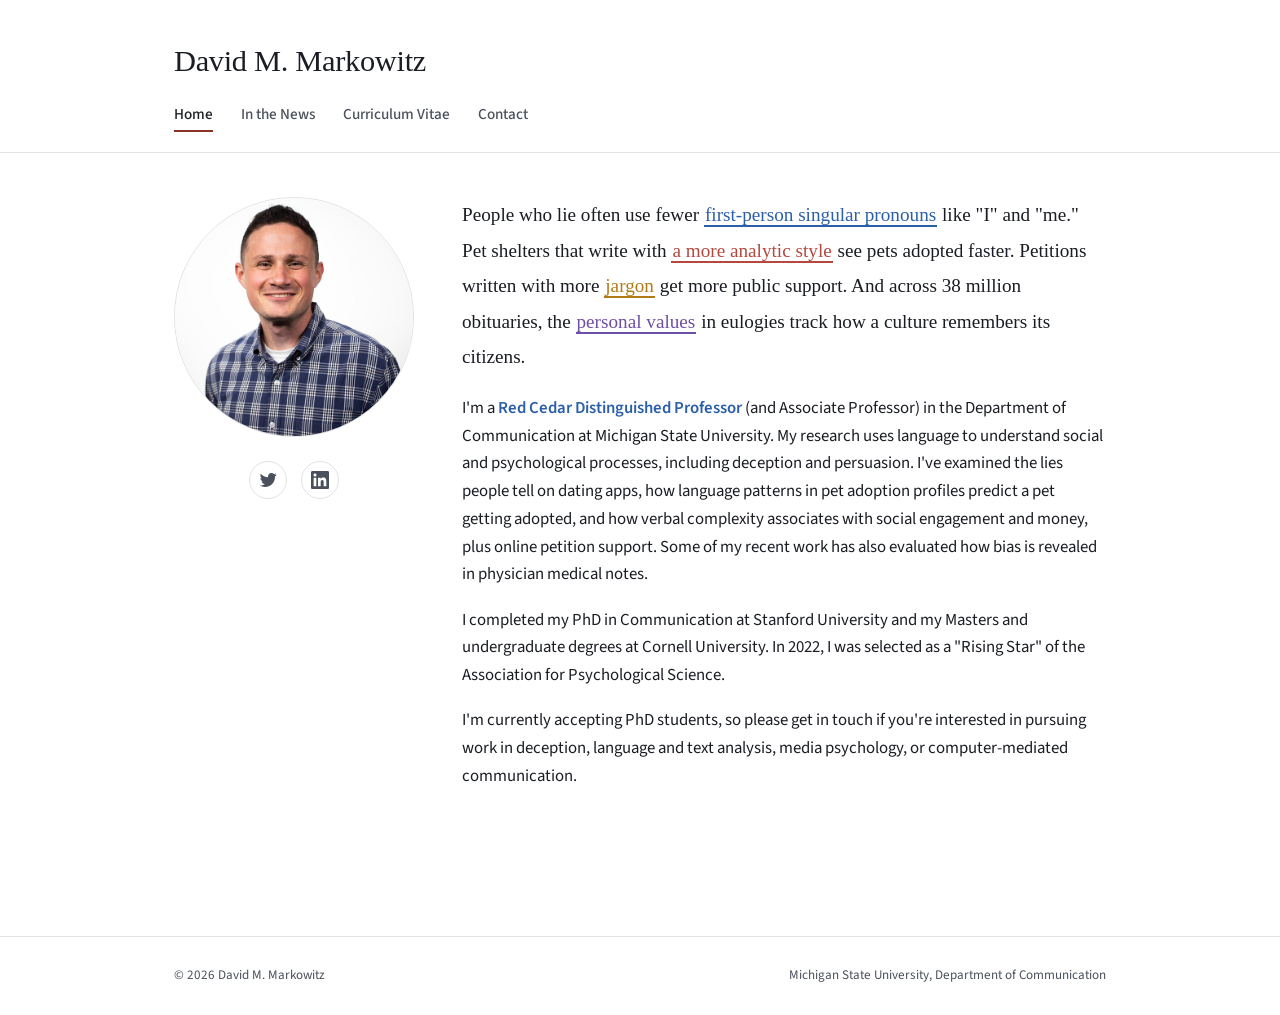
==== index.html @ 42499021 "Remove category legend entirely" ====
<!doctype html>
<html lang="en">
<head>
<meta charset="utf-8">
<meta name="viewport" content="width=device-width, initial-scale=1">
<title>David M. Markowitz</title>
<meta name="description" content="David M. Markowitz is a Red Cedar Distinguished Professor of Communication at Michigan State University studying language, deception, and persuasion.">
<link rel="preconnect" href="https://fonts.googleapis.com">
<link rel="preconnect" href="https://fonts.gstatic.com" crossorigin>
<link href="https://fonts.googleapis.com/css2?family=Source+Sans+3:ital,wght@0,400;0,600;0,700;1,400&display=swap" rel="stylesheet">
<link rel="stylesheet" href="styles.css">
<link rel="icon" href="data:,">
</head>
<body>

<header class="site-header">
  <div class="header-inner">
    <h1 class="site-title">David M. Markowitz</h1>
    <nav class="site-nav">
      <a href="index.html" class="active">Home</a>
      <a href="about.html">In the News</a>
      <a href="cv.html">Curriculum Vitae</a>
      <a href="contact.html">Contact</a>
    </nav>
  </div>
</header>

<main>
  <div class="content-grid">
    <div>
      <img class="headshot" src="assets/headshot.png" alt="Portrait of David M. Markowitz">
      <div class="social-row">
        <a href="https://twitter.com/davidmmarkowitz" aria-label="Twitter / X" target="_blank" rel="noopener">
          <svg viewBox="0 0 24 24"><path d="M23.643 4.937c-.835.37-1.732.62-2.675.733.962-.576 1.7-1.49 2.048-2.578-.9.534-1.897.922-2.958 1.13-.85-.904-2.06-1.47-3.4-1.47-2.572 0-4.658 2.086-4.658 4.66 0 .364.042.718.12 1.06-3.873-.195-7.304-2.05-9.602-4.868-.4.69-.63 1.49-.63 2.342 0 1.616.823 3.043 2.072 3.878-.764-.025-1.482-.234-2.11-.583v.06c0 2.257 1.605 4.14 3.737 4.568-.392.106-.803.162-1.227.162-.3 0-.593-.028-.877-.082.593 1.85 2.313 3.198 4.352 3.234-1.595 1.25-3.604 1.995-5.786 1.995-.376 0-.747-.022-1.112-.065 2.062 1.323 4.51 2.093 7.14 2.093 8.57 0 13.255-7.098 13.255-13.254 0-.2-.005-.402-.014-.602.91-.658 1.7-1.477 2.323-2.41z"/></svg>
        </a>
        <a href="https://www.linkedin.com/in/davidmmarkowitz" aria-label="LinkedIn" target="_blank" rel="noopener">
          <svg viewBox="0 0 24 24"><path d="M20.447 20.452h-3.554v-5.569c0-1.328-.027-3.037-1.852-3.037-1.853 0-2.136 1.445-2.136 2.939v5.667H9.351V9h3.414v1.561h.046c.477-.9 1.637-1.85 3.37-1.85 3.601 0 4.267 2.37 4.267 5.455v6.286zM5.337 7.433c-1.144 0-2.063-.926-2.063-2.065 0-1.138.92-2.063 2.063-2.063 1.14 0 2.064.925 2.064 2.063 0 1.139-.925 2.065-2.064 2.065zm1.782 13.019H3.555V9h3.564v11.452zM22.225 0H1.771C.792 0 0 .774 0 1.729v20.542C0 23.227.792 24 1.771 24h20.451C23.2 24 24 23.227 24 22.271V1.729C24 .774 23.2 0 22.222 0h.003z"/></svg>
        </a>
      </div>
    </div>

    <div>
      <p class="annotated">
        People who lie often use fewer
        <mark class="self-ref" tabindex="0">first-person singular pronouns<span class="popover">When lying about opinions of friends, people use fewer first-person singular words ("I," "me," "my") than when they talk honestly about friends.<span class="cite">Markowitz &amp; Griffin, 2020 &middot; Psychology, Crime &amp; Law</span></span></mark>
        like "I" and "me." Pet shelters that write with
        <mark class="emotion" tabindex="0">a more analytic style<span class="popover">Pet adoption ads written with a more analytic style are associated with faster adoption.<span class="cite">Markowitz, 2020 &middot; Journal of Applied Social Psychology</span></span></mark>
        see pets adopted faster. Petitions written with more
        <mark class="jargon" tabindex="0">jargon<span class="popover">Petitions written with more jargon attract more public support.<span class="cite">Markowitz, 2023 &middot; Journal of Personality and Social Psychology</span></span></mark>
        get more public support. And across 38 million obituaries, the
        <mark class="values" tabindex="0">personal values<span class="popover">The values foregrounded in eulogies (family, achievement, faith) track how a culture remembers its citizens.<span class="cite">Markowitz et al., 2025 &middot; PNAS</span></span></mark>
        in eulogies track how a culture remembers its citizens.
      </p>

      <div class="lede prose">
        <p>I'm a <a class="highlight-link" href="https://research.msu.edu/red-cedar-distinguished-professor" target="_blank" rel="noopener">Red Cedar Distinguished Professor</a> (and Associate Professor) in the Department of Communication at Michigan State University. My research uses language to understand social and psychological processes, including deception and persuasion. I've examined the lies people tell on dating apps, how language patterns in pet adoption profiles predict a pet getting adopted, and how verbal complexity associates with social engagement and money, plus online petition support. Some of my recent work has also evaluated how bias is revealed in physician medical notes.</p>

        <p>I completed my PhD in Communication at Stanford University and my Masters and undergraduate degrees at Cornell University. In 2022, I was selected as a "Rising Star" of the Association for Psychological Science.</p>

        <p>I'm currently accepting PhD students, so please get in touch if you're interested in pursuing work in deception, language and text analysis, media psychology, or computer-mediated communication.</p>
      </div>
    </div>
  </div>
</main>

<footer class="site-footer">
  <div class="footer-inner">
    <span>&copy; <span id="year"></span> David M. Markowitz</span>
    <span>Michigan State University, Department of Communication</span>
  </div>
</footer>

<script>document.getElementById('year').textContent = new Date().getFullYear();</script>
</body>
</html>
---- styles.css ----
/* ---------- Design tokens ---------- */
:root {
  --ink: #1a1d23;
  --ink-soft: #4a505c;
  --paper: #ffffff;
  --paper-raised: #ffffff;
  --rule: #e2e2e2;
  --accent: #8a3324;        /* muted brick red, echoes the old site's rule color */
  --accent-soft: #f4ece8;

  --self-ref: #2b5fa8;      /* blue */
  --emotion: #b4483e;       /* rust */
  --jargon: #b07a17;        /* amber */
  --values: #6e4fa6;        /* violet */

  --serif: Georgia, Cambria, "Times New Roman", Times, serif;
  --sans: "Source Sans 3", "Source Sans Pro", -apple-system, BlinkMacSystemFont, "Segoe UI", "Helvetica Neue", Helvetica, Arial, sans-serif;
  --mono: "SF Mono", "JetBrains Mono", Menlo, Consolas, monospace;

  --max-w: 760px;
}

* { box-sizing: border-box; }

html { scroll-behavior: smooth; }

body {
  margin: 0;
  background: var(--paper);
  color: var(--ink);
  font-family: var(--sans);
  font-size: 17px;
  line-height: 1.65;
  -webkit-font-smoothing: antialiased;
}

a { color: var(--accent); text-decoration: none; }
a:hover { text-decoration: underline; }

a.highlight-link { color: var(--self-ref); font-weight: 600; }

/* ---------- Header / nav ---------- */
header.site-header {
  border-bottom: 1px solid var(--rule);
  background: var(--paper-raised);
}

.header-inner {
  max-width: 980px;
  margin: 0 auto;
  padding: 2.25rem 1.5rem 1.25rem;
}

.site-title {
  font-family: var(--serif);
  font-size: 1.9rem;
  font-weight: 500;
  letter-spacing: -0.01em;
  margin: 0 0 1rem;
  color: var(--ink);
}

nav.site-nav {
  display: flex;
  gap: 1.75rem;
  flex-wrap: wrap;
}

nav.site-nav a {
  color: var(--ink-soft);
  font-size: 0.95rem;
  font-weight: 500;
  padding-bottom: 0.2rem;
  border-bottom: 2px solid transparent;
}

nav.site-nav a:hover,
nav.site-nav a.active {
  color: var(--ink);
  text-decoration: none;
  border-bottom-color: var(--accent);
}

/* ---------- Layout ---------- */
main {
  max-width: 980px;
  margin: 0 auto;
  padding: 2.75rem 1.5rem 5rem;
}

.content-grid {
  display: grid;
  grid-template-columns: 240px 1fr;
  gap: 3rem;
  align-items: start;
}

@media (max-width: 720px) {
  .content-grid { grid-template-columns: 1fr; }
}

.headshot {
  width: 100%;
  max-width: 240px;
  aspect-ratio: 1 / 1;
  object-fit: cover;
  border-radius: 50%;
  border: 1px solid var(--rule);
  display: block;
}

.lede p { margin: 0 0 1.1rem; }

.lede { font-size: 1.05rem; }

.tagline {
  font-family: var(--serif);
  font-size: 1.3rem;
  font-style: italic;
  color: var(--ink-soft);
  margin: 0 0 1.75rem;
  max-width: var(--max-w);
}

h1 {
  font-family: var(--serif);
  font-size: 2.1rem;
  font-weight: 500;
  margin: 0 0 1.5rem;
  color: var(--ink);
}

h2 {
  font-family: var(--serif);
  font-size: 1.4rem;
  font-weight: 500;
  margin: 2.25rem 0 1rem;
  color: var(--ink);
}

.prose { max-width: var(--max-w); }
.prose p { margin: 0 0 1.1rem; }

/* ---------- Social row ---------- */
.social-row {
  display: flex;
  justify-content: center;
  gap: 0.9rem;
  margin-top: 1.5rem;
}

.social-row a {
  width: 38px; height: 38px;
  border-radius: 50%;
  border: 1px solid var(--rule);
  display: flex; align-items: center; justify-content: center;
  color: var(--ink-soft);
  transition: border-color .15s, color .15s;
}
.social-row a:hover {
  color: var(--accent);
  border-color: var(--accent);
  text-decoration: none;
}
.social-row svg { width: 18px; height: 18px; fill: currentColor; }

/* ---------- Annotation widget ---------- */
.annotated {
  font-family: var(--serif);
  font-size: 1.2rem;
  line-height: 1.85;
  max-width: var(--max-w);
  margin: 0 0 1.25rem;
  color: var(--ink);
}

.annotated mark {
  background: none;
  color: inherit;
  border-bottom: 2px solid currentColor;
  cursor: help;
  position: relative;
  padding: 0 1px;
}

.annotated mark.self-ref { color: var(--self-ref); }
.annotated mark.emotion  { color: var(--emotion); }
.annotated mark.jargon   { color: var(--jargon); }
.annotated mark.values   { color: var(--values); }

.annotated mark .popover {
  display: none;
  position: absolute;
  bottom: calc(100% + 10px);
  left: 50%;
  transform: translateX(-50%);
  width: 280px;
  background: var(--ink);
  color: #fff;
  font-family: var(--sans);
  font-size: 0.82rem;
  line-height: 1.5;
  padding: 0.85rem 1rem;
  border-radius: 8px;
  box-shadow: 0 8px 24px rgba(0,0,0,.18);
  z-index: 10;
}

.annotated mark .popover .cite {
  display: block;
  margin-top: 0.5rem;
  font-family: var(--mono);
  font-size: 0.72rem;
  color: rgba(255,255,255,.65);
}

.annotated mark .popover a { color: #cfe0ff; }

.annotated mark:hover .popover,
.annotated mark:focus .popover {
  display: block;
}


/* ---------- News list ---------- */
.news-list {
  list-style: none;
  margin: 0 0 2.5rem;
  padding: 0;
  max-width: var(--max-w);
  display: flex;
  flex-direction: column;
  gap: 1.25rem;
}
.news-list li {
  border-left: 3px solid var(--rule);
  padding: 0.2rem 0 0.2rem 1.1rem;
}
.news-list .news-outlet {
  display: block;
  font-family: var(--serif);
  font-size: 1.05rem;
  color: var(--ink);
}
.news-list p { margin: 0.25rem 0; color: var(--ink-soft); }
.news-list a { font-size: 0.9rem; font-weight: 600; }

.video-embed {
  max-width: var(--max-w);
  margin: 0.25rem 0 2.5rem;
}
.video-embed video {
  width: 100%;
  border-radius: 8px;
  border: 1px solid var(--rule);
  display: block;
}
.video-embed figcaption {
  margin-top: 0.5rem;
  font-size: 0.85rem;
  color: var(--ink-soft);
}

/* ---------- CV ---------- */
.cv-actions {
  display: flex;
  gap: 1rem;
  margin: 1.5rem 0 2rem;
}
.btn {
  display: inline-block;
  background: var(--accent);
  color: #fff;
  padding: 0.65rem 1.3rem;
  border-radius: 6px;
  font-size: 0.92rem;
  font-weight: 600;
}
.btn:hover { background: #6f2a1d; text-decoration: none; }
.btn.secondary {
  background: transparent;
  color: var(--ink);
  border: 1px solid var(--rule);
}
.btn.secondary:hover { border-color: var(--ink); }

.cv-embed {
  border: 1px solid var(--rule);
  border-radius: 8px;
  overflow: hidden;
  height: 85vh;
  background: #fff;
}
.cv-embed iframe { width: 100%; height: 100%; border: 0; }

/* ---------- Contact form ---------- */
form.contact-form {
  max-width: var(--max-w);
  display: flex;
  flex-direction: column;
  gap: 1rem;
  margin-top: 1.5rem;
}
form.contact-form input,
form.contact-form textarea {
  font-family: var(--sans);
  font-size: 0.95rem;
  padding: 0.75rem 0.9rem;
  border: 1px solid var(--rule);
  border-radius: 6px;
  background: var(--paper-raised);
  color: var(--ink);
}
form.contact-form textarea { min-height: 160px; resize: vertical; }
form.contact-form button {
  align-self: flex-start;
  font-family: var(--sans);
  font-size: 0.95rem;
  cursor: pointer;
  border: none;
}
.form-note {
  background: var(--accent-soft);
  border-left: 3px solid var(--accent);
  padding: 0.9rem 1.1rem;
  font-size: 0.92rem;
  max-width: var(--max-w);
  margin-bottom: 1.5rem;
}

/* ---------- Footer ---------- */
footer.site-footer {
  border-top: 1px solid var(--rule);
  margin-top: 3rem;
}
.footer-inner {
  max-width: 980px;
  margin: 0 auto;
  padding: 1.75rem 1.5rem;
  font-size: 0.82rem;
  color: var(--ink-soft);
  display: flex;
  justify-content: space-between;
  flex-wrap: wrap;
  gap: 0.5rem;
}

@media (prefers-color-scheme: dark) {
  :root {
    --ink: #e8e6e1;
    --ink-soft: #a9a9a3;
    --paper: #16151a;
    --paper-raised: #1e1d23;
    --rule: #33323a;
    --accent: #e08a73;
    --accent-soft: #2a211d;
  }
  .annotated mark .popover { background: #e8e6e1; color: #16151a; }
  .annotated mark .popover a { color: #8a3324; }
  .annotated mark .popover .cite { color: rgba(22,21,26,.6); }
}
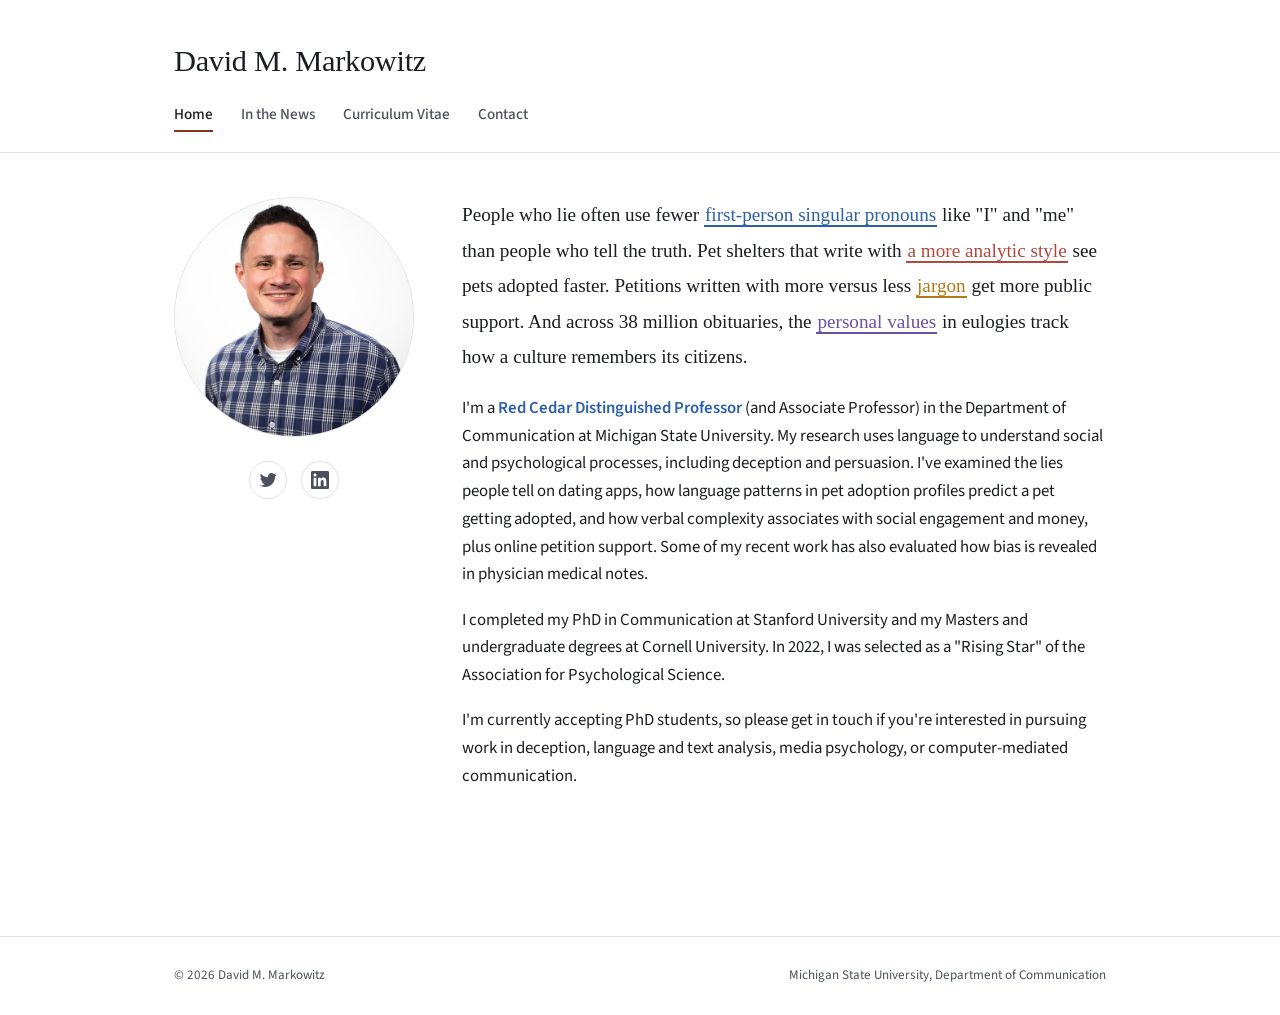
==== commit 8e5ea3c0: "Refine homepage bio paragraph wording" ====
--- a/index.html
+++ b/index.html
@@ -43,9 +43,9 @@
       <p class="annotated">
         People who lie often use fewer
         <mark class="self-ref" tabindex="0">first-person singular pronouns<span class="popover">When lying about opinions of friends, people use fewer first-person singular words ("I," "me," "my") than when they talk honestly about friends.<span class="cite">Markowitz &amp; Griffin, 2020 &middot; Psychology, Crime &amp; Law</span></span></mark>
-        like "I" and "me." Pet shelters that write with
+        like "I" and "me" than people who tell the truth. Pet shelters that write with
         <mark class="emotion" tabindex="0">a more analytic style<span class="popover">Pet adoption ads written with a more analytic style are associated with faster adoption.<span class="cite">Markowitz, 2020 &middot; Journal of Applied Social Psychology</span></span></mark>
-        see pets adopted faster. Petitions written with more
+        see pets adopted faster. Petitions written with more versus less
         <mark class="jargon" tabindex="0">jargon<span class="popover">Petitions written with more jargon attract more public support.<span class="cite">Markowitz, 2023 &middot; Journal of Personality and Social Psychology</span></span></mark>
         get more public support. And across 38 million obituaries, the
         <mark class="values" tabindex="0">personal values<span class="popover">The values foregrounded in eulogies (family, achievement, faith) track how a culture remembers its citizens.<span class="cite">Markowitz et al., 2025 &middot; PNAS</span></span></mark>
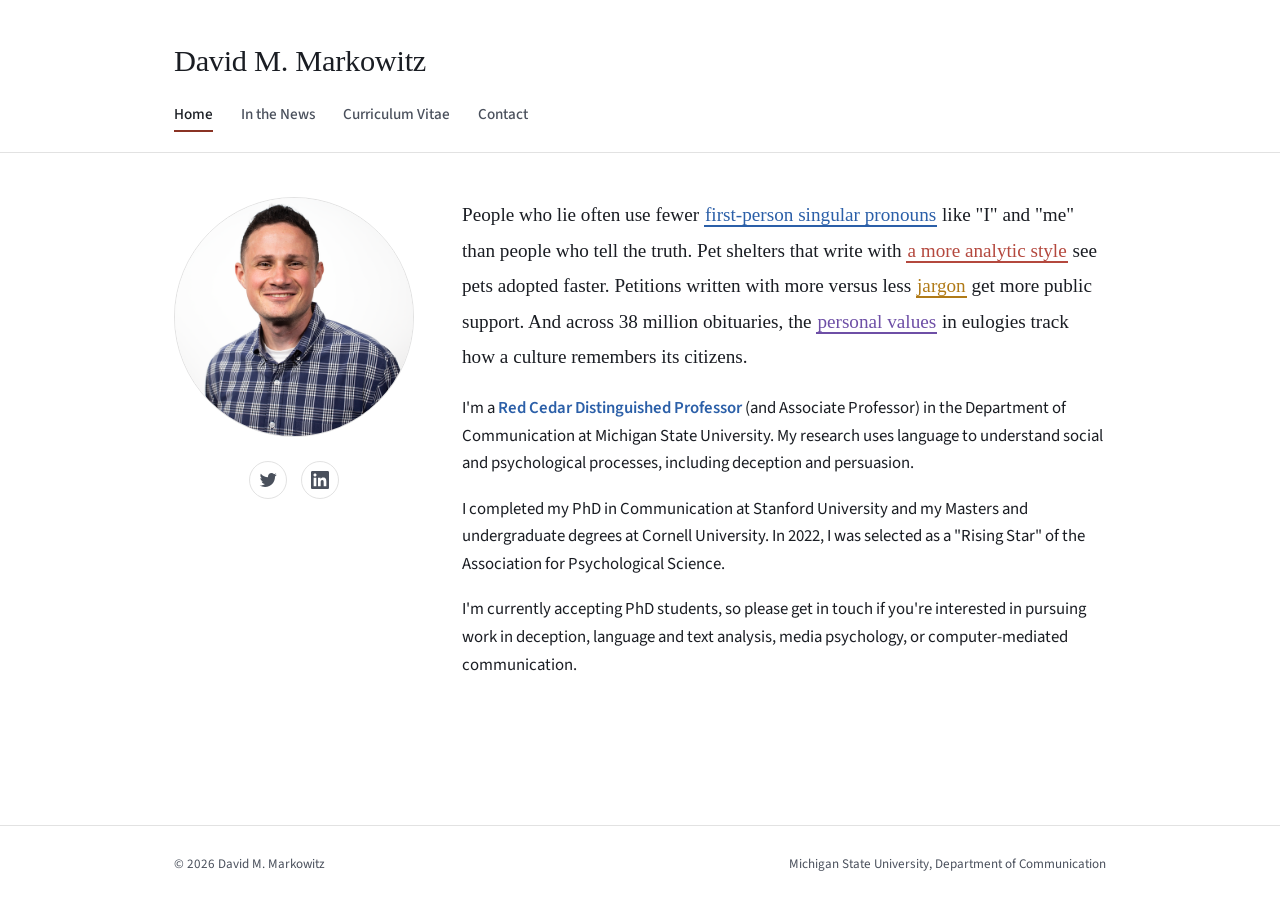
==== commit eff5cdbf: "Trim homepage bio paragraph to professor title and research focus Co-Authored-By: Claude Sonnet 5 <n" ====
--- a/index.html
+++ b/index.html
@@ -53,7 +53,7 @@
       </p>
 
       <div class="lede prose">
-        <p>I'm a <a class="highlight-link" href="https://research.msu.edu/red-cedar-distinguished-professor" target="_blank" rel="noopener">Red Cedar Distinguished Professor</a> (and Associate Professor) in the Department of Communication at Michigan State University. My research uses language to understand social and psychological processes, including deception and persuasion. I've examined the lies people tell on dating apps, how language patterns in pet adoption profiles predict a pet getting adopted, and how verbal complexity associates with social engagement and money, plus online petition support. Some of my recent work has also evaluated how bias is revealed in physician medical notes.</p>
+        <p>I'm a <a class="highlight-link" href="https://research.msu.edu/red-cedar-distinguished-professor" target="_blank" rel="noopener">Red Cedar Distinguished Professor</a> (and Associate Professor) in the Department of Communication at Michigan State University. My research uses language to understand social and psychological processes, including deception and persuasion.</p>
 
         <p>I completed my PhD in Communication at Stanford University and my Masters and undergraduate degrees at Cornell University. In 2022, I was selected as a "Rising Star" of the Association for Psychological Science.</p>
 
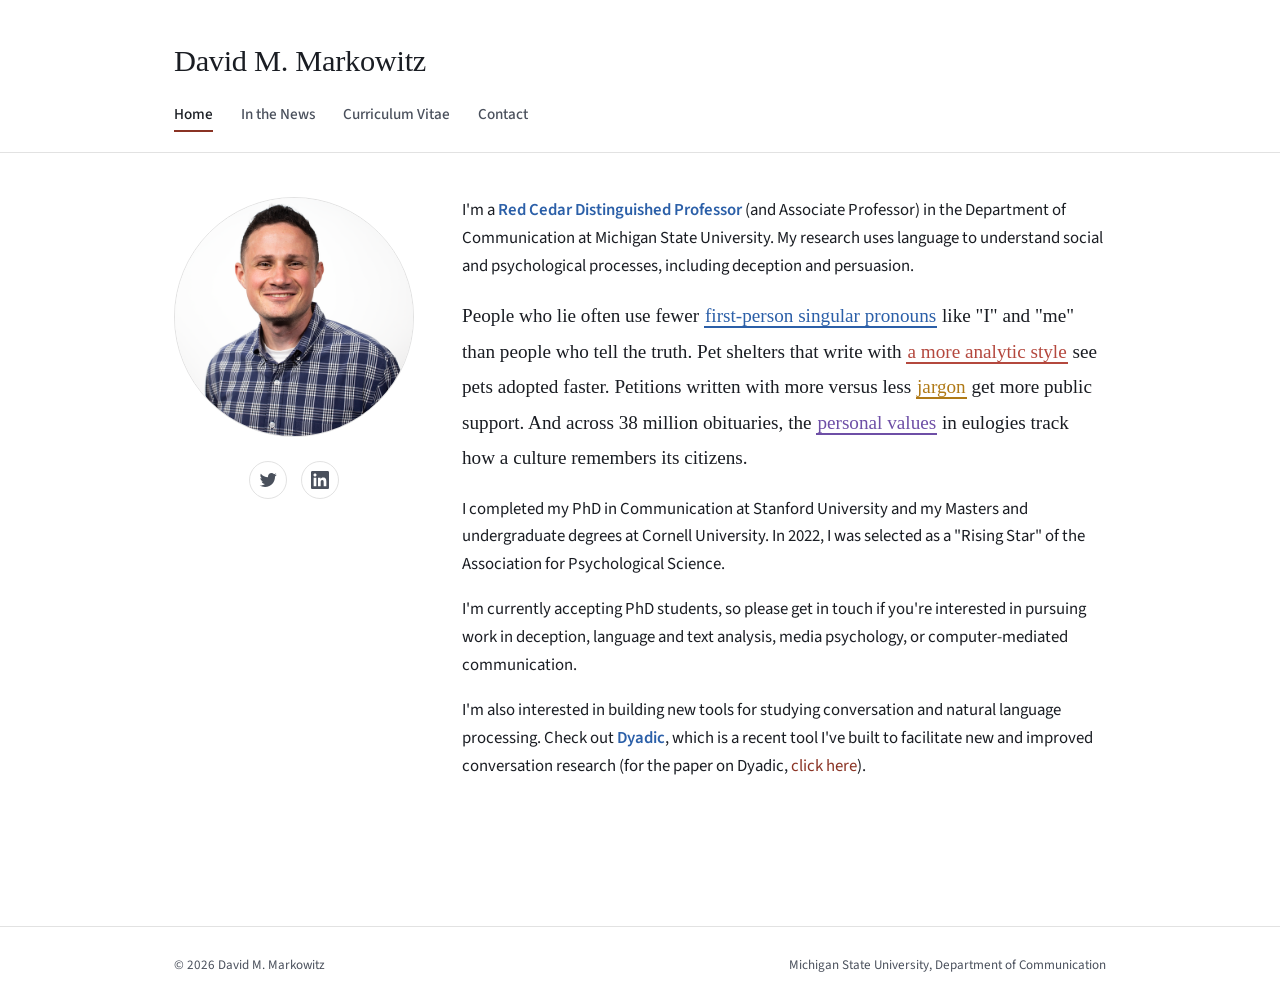
==== commit 19efd54e: "Reorder homepage bio to lead with identity, add Dyadic tool paragraph Move the professor-identity pa" ====
--- a/index.html
+++ b/index.html
@@ -40,6 +40,10 @@
     </div>
 
     <div>
+      <div class="lede prose">
+        <p>I'm a <a class="highlight-link" href="https://research.msu.edu/red-cedar-distinguished-professor" target="_blank" rel="noopener">Red Cedar Distinguished Professor</a> (and Associate Professor) in the Department of Communication at Michigan State University. My research uses language to understand social and psychological processes, including deception and persuasion.</p>
+      </div>
+
       <p class="annotated">
         People who lie often use fewer
         <mark class="self-ref" tabindex="0">first-person singular pronouns<span class="popover">When lying about opinions of friends, people use fewer first-person singular words ("I," "me," "my") than when they talk honestly about friends.<span class="cite">Markowitz &amp; Griffin, 2020 &middot; Psychology, Crime &amp; Law</span></span></mark>
@@ -53,11 +57,11 @@
       </p>
 
       <div class="lede prose">
-        <p>I'm a <a class="highlight-link" href="https://research.msu.edu/red-cedar-distinguished-professor" target="_blank" rel="noopener">Red Cedar Distinguished Professor</a> (and Associate Professor) in the Department of Communication at Michigan State University. My research uses language to understand social and psychological processes, including deception and persuasion.</p>
-
         <p>I completed my PhD in Communication at Stanford University and my Masters and undergraduate degrees at Cornell University. In 2022, I was selected as a "Rising Star" of the Association for Psychological Science.</p>
 
         <p>I'm currently accepting PhD students, so please get in touch if you're interested in pursuing work in deception, language and text analysis, media psychology, or computer-mediated communication.</p>
+
+        <p>I'm also interested in building new tools for studying conversation and natural language processing. Check out <a class="highlight-link" href="https://www.chatdyadic.com/" target="_blank" rel="noopener">Dyadic</a>, which is a recent tool I've built to facilitate new and improved conversation research (for the paper on Dyadic, <a href="https://journals.sagepub.com/doi/full/10.1177/25152459261481065" target="_blank" rel="noopener">click here</a>).</p>
       </div>
     </div>
   </div>
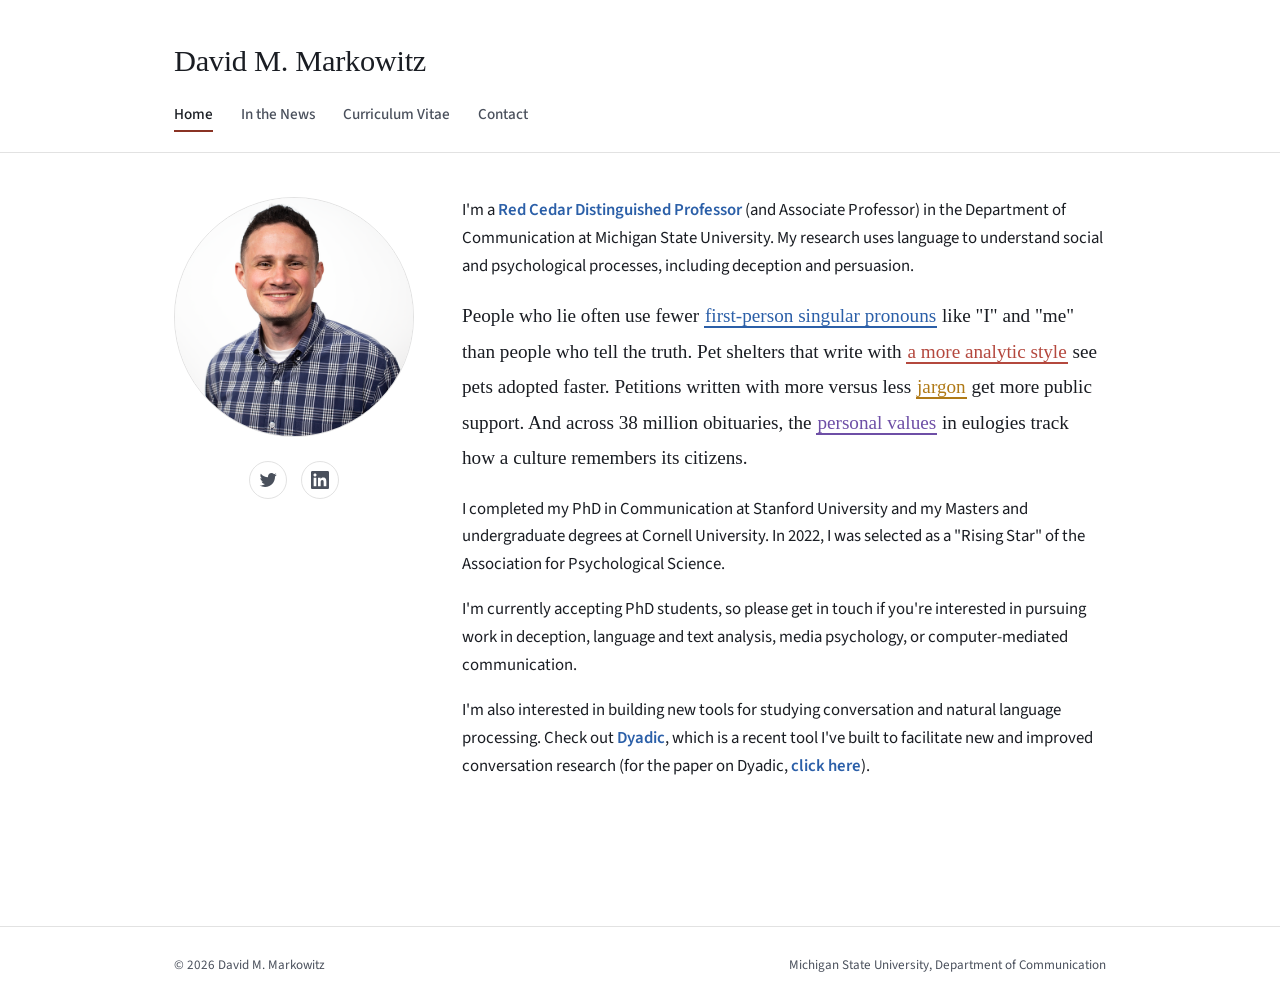
==== commit 7a04ba45: "Style "click here" Dyadic paper link to match other highlighted links Co-Authored-By: Claude Sonnet " ====
--- a/index.html
+++ b/index.html
@@ -61,7 +61,7 @@
 
         <p>I'm currently accepting PhD students, so please get in touch if you're interested in pursuing work in deception, language and text analysis, media psychology, or computer-mediated communication.</p>
 
-        <p>I'm also interested in building new tools for studying conversation and natural language processing. Check out <a class="highlight-link" href="https://www.chatdyadic.com/" target="_blank" rel="noopener">Dyadic</a>, which is a recent tool I've built to facilitate new and improved conversation research (for the paper on Dyadic, <a href="https://journals.sagepub.com/doi/full/10.1177/25152459261481065" target="_blank" rel="noopener">click here</a>).</p>
+        <p>I'm also interested in building new tools for studying conversation and natural language processing. Check out <a class="highlight-link" href="https://www.chatdyadic.com/" target="_blank" rel="noopener">Dyadic</a>, which is a recent tool I've built to facilitate new and improved conversation research (for the paper on Dyadic, <a class="highlight-link" href="https://journals.sagepub.com/doi/full/10.1177/25152459261481065" target="_blank" rel="noopener">click here</a>).</p>
       </div>
     </div>
   </div>
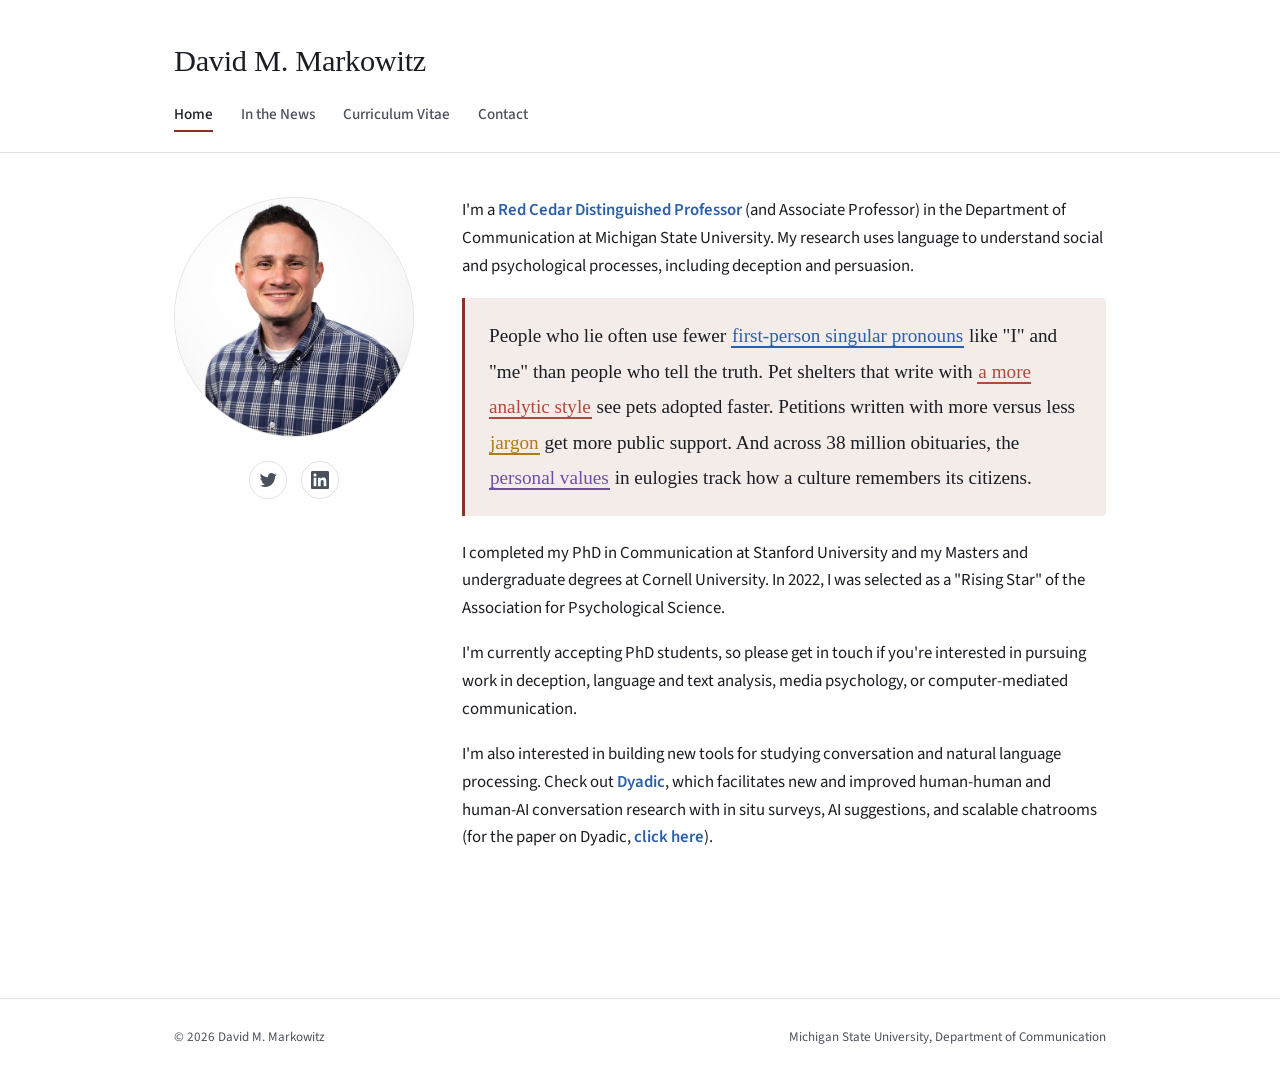
==== commit 28854262: "Expand Dyadic description with feature specifics Co-Authored-By: Claude Sonnet 5 <noreply@anthropic." ====
--- a/index.html
+++ b/index.html
@@ -61,7 +61,7 @@
 
         <p>I'm currently accepting PhD students, so please get in touch if you're interested in pursuing work in deception, language and text analysis, media psychology, or computer-mediated communication.</p>
 
-        <p>I'm also interested in building new tools for studying conversation and natural language processing. Check out <a class="highlight-link" href="https://www.chatdyadic.com/" target="_blank" rel="noopener">Dyadic</a>, which is a recent tool I've built to facilitate new and improved conversation research (for the paper on Dyadic, <a class="highlight-link" href="https://journals.sagepub.com/doi/full/10.1177/25152459261481065" target="_blank" rel="noopener">click here</a>).</p>
+        <p>I'm also interested in building new tools for studying conversation and natural language processing. Check out <a class="highlight-link" href="https://www.chatdyadic.com/" target="_blank" rel="noopener">Dyadic</a>, which facilitates new and improved human-human and human-AI conversation research with in situ surveys, AI suggestions, and scalable chatrooms (for the paper on Dyadic, <a class="highlight-link" href="https://journals.sagepub.com/doi/full/10.1177/25152459261481065" target="_blank" rel="noopener">click here</a>).</p>
       </div>
     </div>
   </div>
--- a/styles.css
+++ b/styles.css
@@ -170,8 +170,12 @@
   font-size: 1.2rem;
   line-height: 1.85;
   max-width: var(--max-w);
-  margin: 0 0 1.25rem;
-  color: var(--ink);
+  margin: 0.25rem 0 1.5rem;
+  padding: 1.25rem 1.5rem;
+  color: var(--ink);
+  background: var(--accent-soft);
+  border-left: 3px solid var(--accent);
+  border-radius: 0 4px 4px 0;
 }
 
 .annotated mark {
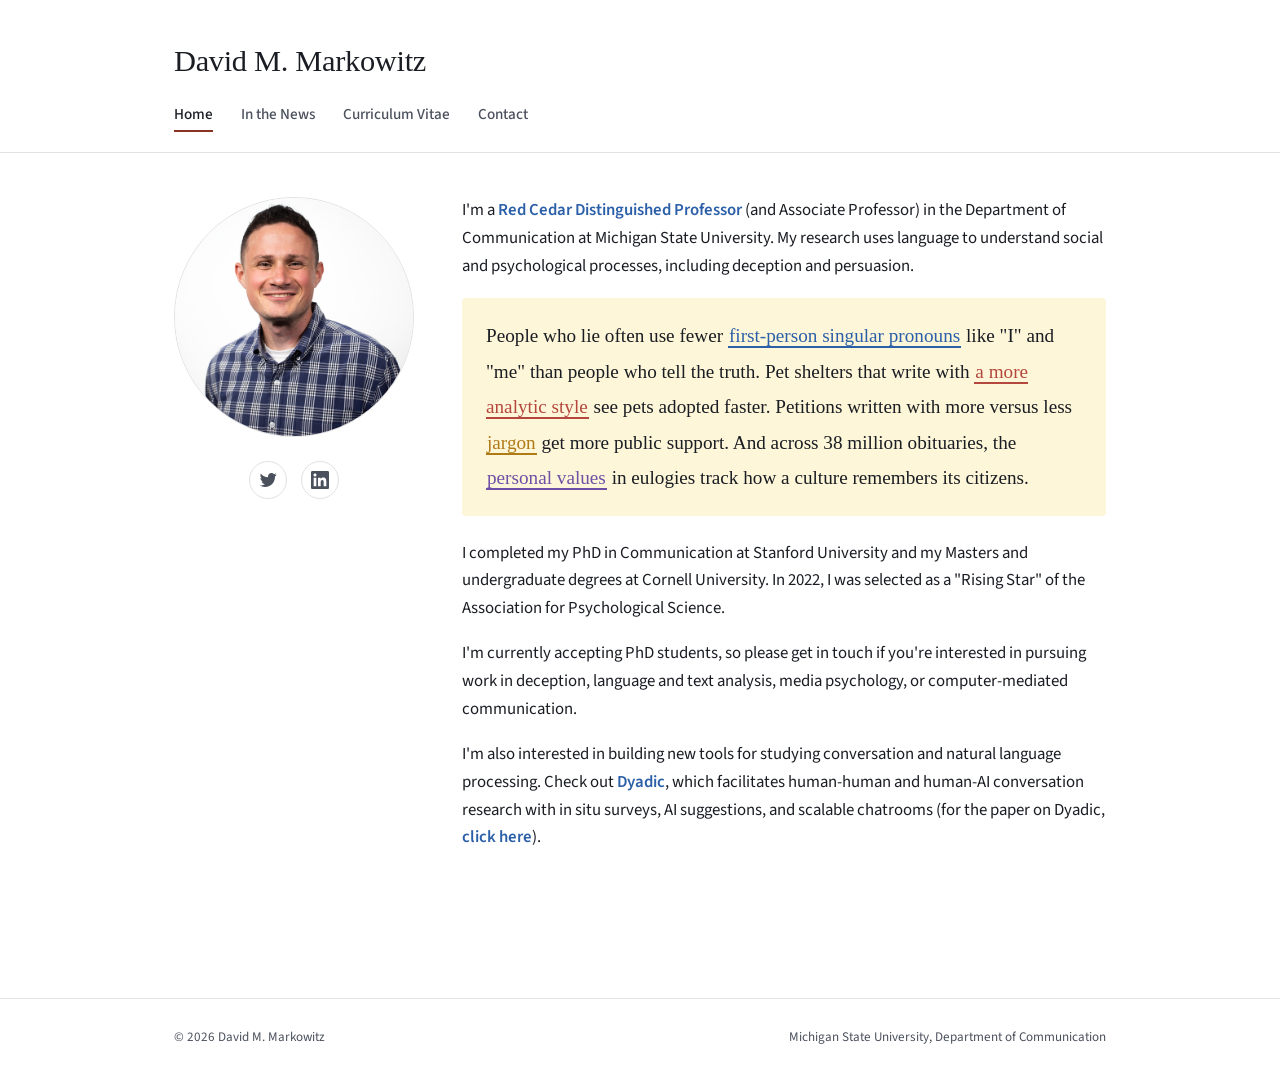
==== commit 0cfdf167: "Switch annotated box to light yellow, drop left border; trim Dyadic copy Co-Authored-By: Claude Sonn" ====
--- a/index.html
+++ b/index.html
@@ -61,7 +61,7 @@
 
         <p>I'm currently accepting PhD students, so please get in touch if you're interested in pursuing work in deception, language and text analysis, media psychology, or computer-mediated communication.</p>
 
-        <p>I'm also interested in building new tools for studying conversation and natural language processing. Check out <a class="highlight-link" href="https://www.chatdyadic.com/" target="_blank" rel="noopener">Dyadic</a>, which facilitates new and improved human-human and human-AI conversation research with in situ surveys, AI suggestions, and scalable chatrooms (for the paper on Dyadic, <a class="highlight-link" href="https://journals.sagepub.com/doi/full/10.1177/25152459261481065" target="_blank" rel="noopener">click here</a>).</p>
+        <p>I'm also interested in building new tools for studying conversation and natural language processing. Check out <a class="highlight-link" href="https://www.chatdyadic.com/" target="_blank" rel="noopener">Dyadic</a>, which facilitates human-human and human-AI conversation research with in situ surveys, AI suggestions, and scalable chatrooms (for the paper on Dyadic, <a class="highlight-link" href="https://journals.sagepub.com/doi/full/10.1177/25152459261481065" target="_blank" rel="noopener">click here</a>).</p>
       </div>
     </div>
   </div>
--- a/styles.css
+++ b/styles.css
@@ -7,6 +7,7 @@
   --rule: #e2e2e2;
   --accent: #8a3324;        /* muted brick red, echoes the old site's rule color */
   --accent-soft: #f4ece8;
+  --annotated-bg: #fdf6d8;  /* light yellow */
 
   --self-ref: #2b5fa8;      /* blue */
   --emotion: #b4483e;       /* rust */
@@ -173,9 +174,8 @@
   margin: 0.25rem 0 1.5rem;
   padding: 1.25rem 1.5rem;
   color: var(--ink);
-  background: var(--accent-soft);
-  border-left: 3px solid var(--accent);
-  border-radius: 0 4px 4px 0;
+  background: var(--annotated-bg);
+  border-radius: 4px;
 }
 
 .annotated mark {
@@ -358,6 +358,7 @@
     --rule: #33323a;
     --accent: #e08a73;
     --accent-soft: #2a211d;
+    --annotated-bg: #332c17;
   }
   .annotated mark .popover { background: #e8e6e1; color: #16151a; }
   .annotated mark .popover a { color: #8a3324; }
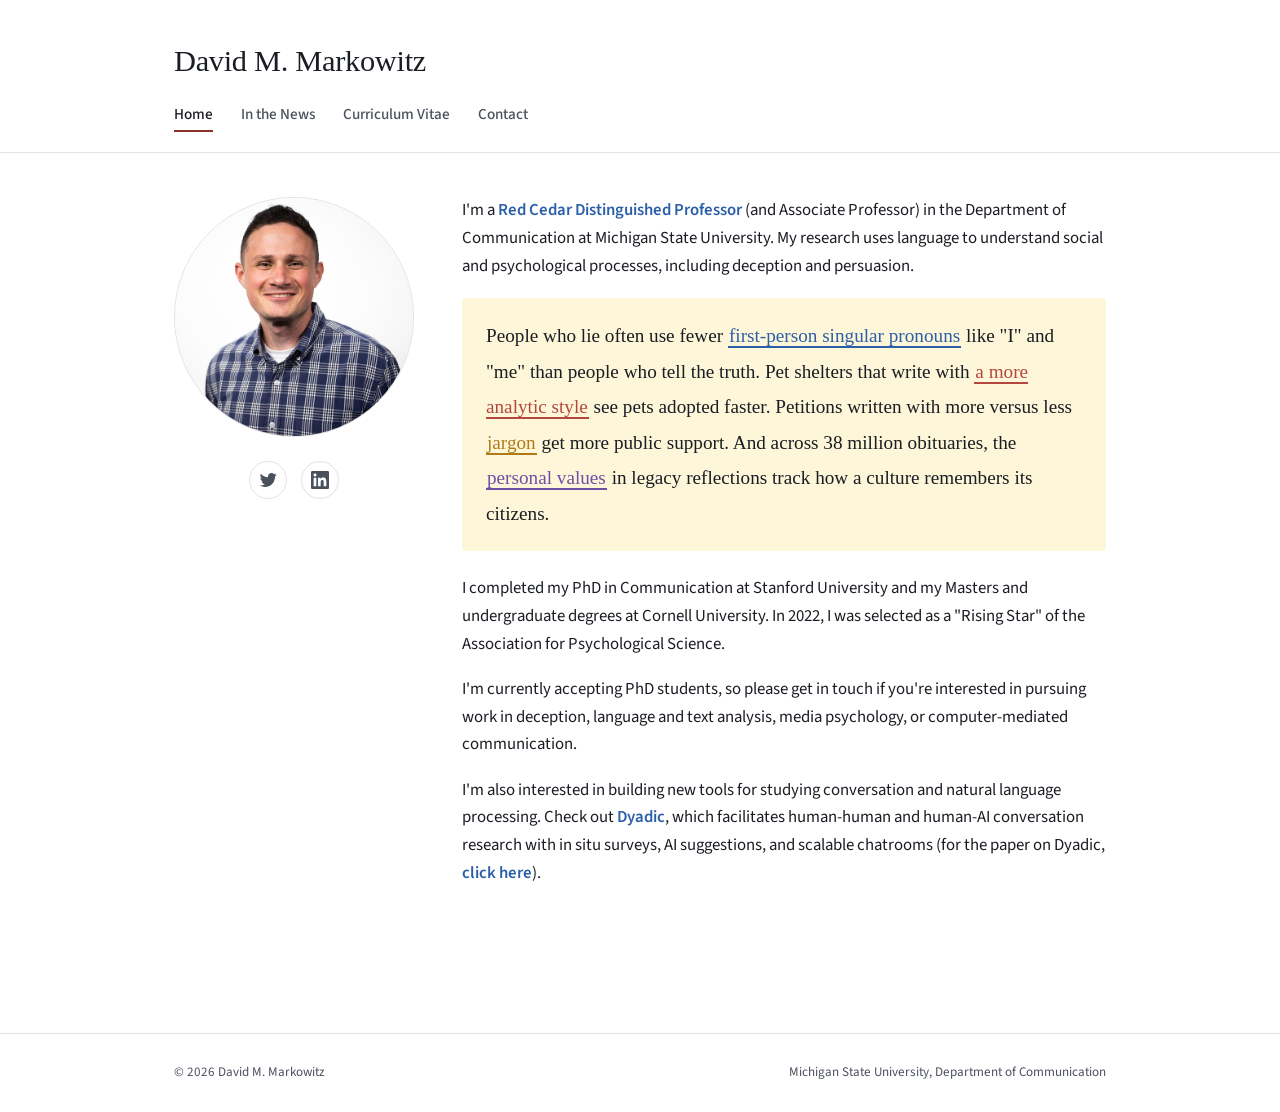
==== commit 82908f2a: "Change "eulogies" to "legacy reflections" in annotated bio paragraph Co-Authored-By: Claude Sonnet 5" ====
--- a/index.html
+++ b/index.html
@@ -53,7 +53,7 @@
         <mark class="jargon" tabindex="0">jargon<span class="popover">Petitions written with more jargon attract more public support.<span class="cite">Markowitz, 2023 &middot; Journal of Personality and Social Psychology</span></span></mark>
         get more public support. And across 38 million obituaries, the
         <mark class="values" tabindex="0">personal values<span class="popover">The values foregrounded in eulogies (family, achievement, faith) track how a culture remembers its citizens.<span class="cite">Markowitz et al., 2025 &middot; PNAS</span></span></mark>
-        in eulogies track how a culture remembers its citizens.
+        in legacy reflections track how a culture remembers its citizens.
       </p>
 
       <div class="lede prose">
